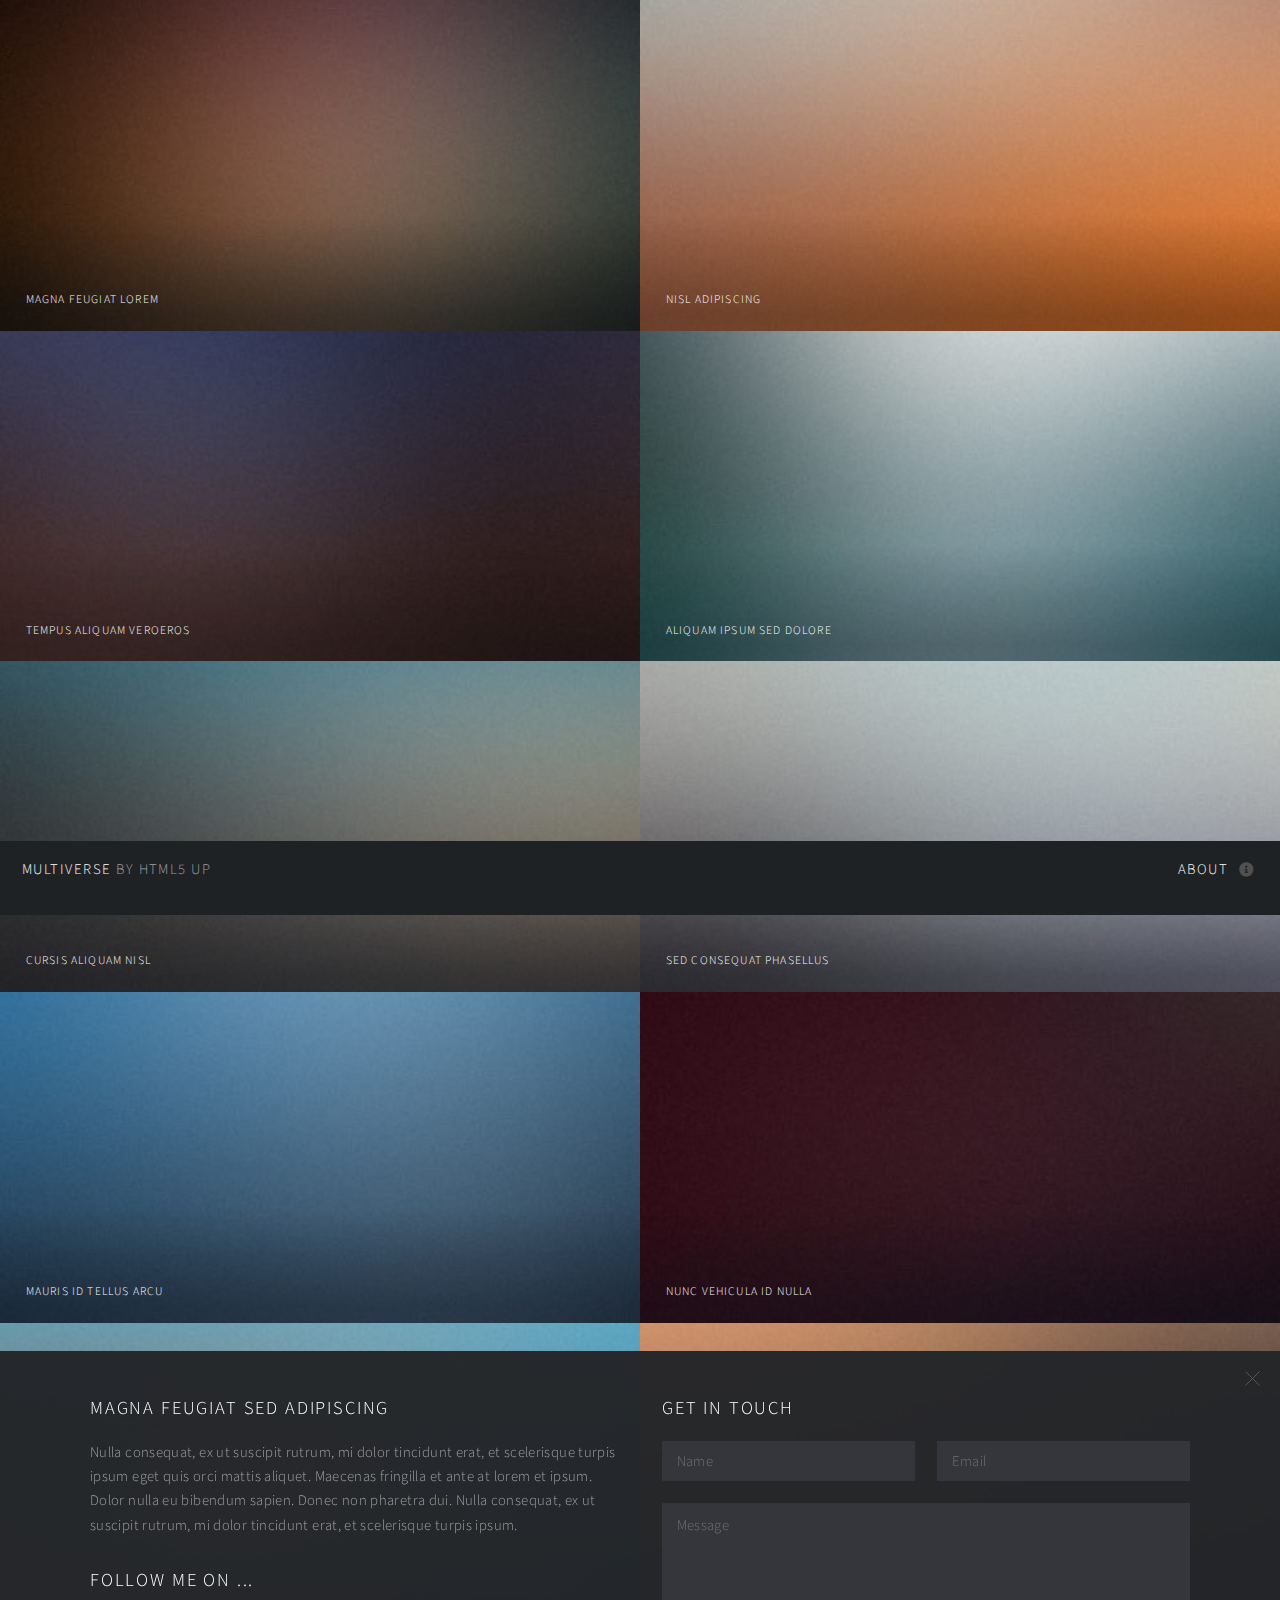
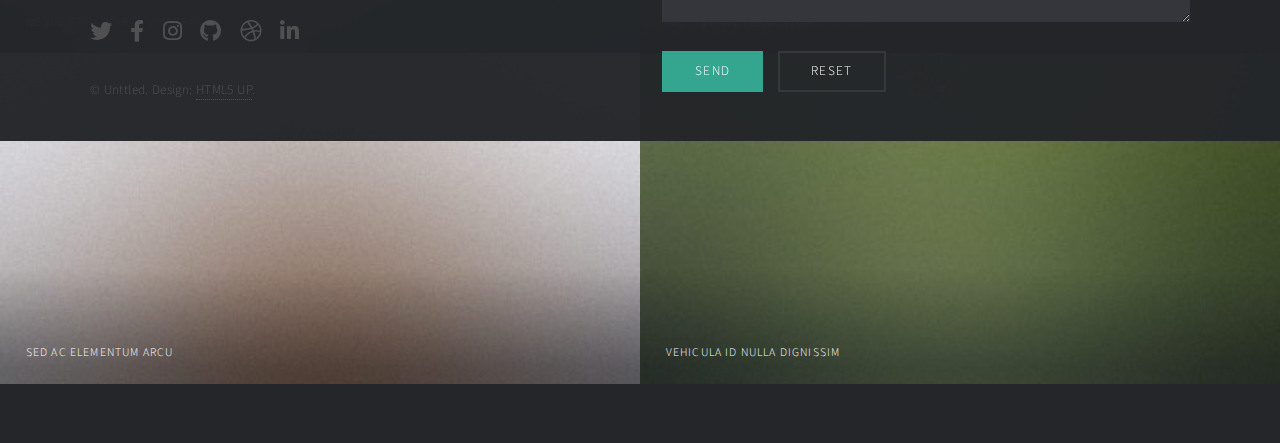
==== firedesign/index.html @ abcf7c2d "改資料夾名稱" ====
<!DOCTYPE HTML>
<!--
	Multiverse by HTML5 UP
	html5up.net | @ajlkn
	Free for personal and commercial use under the CCA 3.0 license (html5up.net/license)
-->
<html>
	<head>
		<title>Multiverse by HTML5 UP</title>
		<meta charset="utf-8" />
		<meta name="viewport" content="width=device-width, initial-scale=1, user-scalable=no" />
		<link rel="stylesheet" href="assets/css/main.css" />
		<noscript><link rel="stylesheet" href="assets/css/noscript.css" /></noscript>
	</head>
	<body class="is-preload">

		<!-- Wrapper -->
			<div id="wrapper">

				<!-- Header -->
					<header id="header">
						<h1><a href="index.html"><strong>Multiverse</strong> by HTML5 UP</a></h1>
						<nav>
							<ul>
								<li><a href="#footer" class="icon solid fa-info-circle">About</a></li>
							</ul>
						</nav>
					</header>

				<!-- Main -->
					<div id="main">
						<article class="thumb">
							<a href="images/fulls/01.jpg" class="image"><img src="images/thumbs/01.jpg" alt="" /></a>
							<h2>Magna feugiat lorem</h2>
							<p>Nunc blandit nisi ligula magna sodales lectus elementum non. Integer id venenatis velit.</p>
						</article>
						<article class="thumb">
							<a href="images/fulls/02.jpg" class="image"><img src="images/thumbs/02.jpg" alt="" /></a>
							<h2>Nisl adipiscing</h2>
							<p>Nunc blandit nisi ligula magna sodales lectus elementum non. Integer id venenatis velit.</p>
						</article>
						<article class="thumb">
							<a href="images/fulls/03.jpg" class="image"><img src="images/thumbs/03.jpg" alt="" /></a>
							<h2>Tempus aliquam veroeros</h2>
							<p>Nunc blandit nisi ligula magna sodales lectus elementum non. Integer id venenatis velit.</p>
						</article>
						<article class="thumb">
							<a href="images/fulls/04.jpg" class="image"><img src="images/thumbs/04.jpg" alt="" /></a>
							<h2>Aliquam ipsum sed dolore</h2>
							<p>Nunc blandit nisi ligula magna sodales lectus elementum non. Integer id venenatis velit.</p>
						</article>
						<article class="thumb">
							<a href="images/fulls/05.jpg" class="image"><img src="images/thumbs/05.jpg" alt="" /></a>
							<h2>Cursis aliquam nisl</h2>
							<p>Nunc blandit nisi ligula magna sodales lectus elementum non. Integer id venenatis velit.</p>
						</article>
						<article class="thumb">
							<a href="images/fulls/06.jpg" class="image"><img src="images/thumbs/06.jpg" alt="" /></a>
							<h2>Sed consequat phasellus</h2>
							<p>Nunc blandit nisi ligula magna sodales lectus elementum non. Integer id venenatis velit.</p>
						</article>
						<article class="thumb">
							<a href="images/fulls/07.jpg" class="image"><img src="images/thumbs/07.jpg" alt="" /></a>
							<h2>Mauris id tellus arcu</h2>
							<p>Nunc blandit nisi ligula magna sodales lectus elementum non. Integer id venenatis velit.</p>
						</article>
						<article class="thumb">
							<a href="images/fulls/08.jpg" class="image"><img src="images/thumbs/08.jpg" alt="" /></a>
							<h2>Nunc vehicula id nulla</h2>
							<p>Nunc blandit nisi ligula magna sodales lectus elementum non. Integer id venenatis velit.</p>
						</article>
						<article class="thumb">
							<a href="images/fulls/09.jpg" class="image"><img src="images/thumbs/09.jpg" alt="" /></a>
							<h2>Neque et faucibus viverra</h2>
							<p>Nunc blandit nisi ligula magna sodales lectus elementum non. Integer id venenatis velit.</p>
						</article>
						<article class="thumb">
							<a href="images/fulls/10.jpg" class="image"><img src="images/thumbs/10.jpg" alt="" /></a>
							<h2>Mattis ante fermentum</h2>
							<p>Nunc blandit nisi ligula magna sodales lectus elementum non. Integer id venenatis velit.</p>
						</article>
						<article class="thumb">
							<a href="images/fulls/11.jpg" class="image"><img src="images/thumbs/11.jpg" alt="" /></a>
							<h2>Sed ac elementum arcu</h2>
							<p>Nunc blandit nisi ligula magna sodales lectus elementum non. Integer id venenatis velit.</p>
						</article>
						<article class="thumb">
							<a href="images/fulls/12.jpg" class="image"><img src="images/thumbs/12.jpg" alt="" /></a>
							<h2>Vehicula id nulla dignissim</h2>
							<p>Nunc blandit nisi ligula magna sodales lectus elementum non. Integer id venenatis velit.</p>
						</article>
					</div>

				<!-- Footer -->
					<footer id="footer" class="panel">
						<div class="inner split">
							<div>
								<section>
									<h2>Magna feugiat sed adipiscing</h2>
									<p>Nulla consequat, ex ut suscipit rutrum, mi dolor tincidunt erat, et scelerisque turpis ipsum eget quis orci mattis aliquet. Maecenas fringilla et ante at lorem et ipsum. Dolor nulla eu bibendum sapien. Donec non pharetra dui. Nulla consequat, ex ut suscipit rutrum, mi dolor tincidunt erat, et scelerisque turpis ipsum.</p>
								</section>
								<section>
									<h2>Follow me on ...</h2>
									<ul class="icons">
										<li><a href="#" class="icon brands fa-twitter"><span class="label">Twitter</span></a></li>
										<li><a href="#" class="icon brands fa-facebook-f"><span class="label">Facebook</span></a></li>
										<li><a href="#" class="icon brands fa-instagram"><span class="label">Instagram</span></a></li>
										<li><a href="#" class="icon brands fa-github"><span class="label">GitHub</span></a></li>
										<li><a href="#" class="icon brands fa-dribbble"><span class="label">Dribbble</span></a></li>
										<li><a href="#" class="icon brands fa-linkedin-in"><span class="label">LinkedIn</span></a></li>
									</ul>
								</section>
								<p class="copyright">
									&copy; Unttled. Design: <a href="http://html5up.net">HTML5 UP</a>.
								</p>
							</div>
							<div>
								<section>
									<h2>Get in touch</h2>
									<form method="post" action="#">
										<div class="fields">
											<div class="field half">
												<input type="text" name="name" id="name" placeholder="Name" />
											</div>
											<div class="field half">
												<input type="text" name="email" id="email" placeholder="Email" />
											</div>
											<div class="field">
												<textarea name="message" id="message" rows="4" placeholder="Message"></textarea>
											</div>
										</div>
										<ul class="actions">
											<li><input type="submit" value="Send" class="primary" /></li>
											<li><input type="reset" value="Reset" /></li>
										</ul>
									</form>
								</section>
							</div>
						</div>
					</footer>

			</div>

		<!-- Scripts -->
			<script src="assets/js/jquery.min.js"></script>
			<script src="assets/js/jquery.poptrox.min.js"></script>
			<script src="assets/js/browser.min.js"></script>
			<script src="assets/js/breakpoints.min.js"></script>
			<script src="assets/js/util.js"></script>
			<script src="assets/js/main.js"></script>

	</body>
</html>
---- firedesign/assets/css/main.css ----
@import url(fontawesome-all.min.css);
@import url("https://fonts.googleapis.com/css?family=Source+Sans+Pro:300,300italic,400,400italic");

/*
	Multiverse by HTML5 UP
	html5up.net | @ajlkn
	Free for personal and commercial use under the CCA 3.0 license (html5up.net/license)
*/

@-moz-keyframes spinner {
	0% {
		-moz-transform: rotate(0deg);
		-webkit-transform: rotate(0deg);
		-ms-transform: rotate(0deg);
		transform: rotate(0deg);
	}

	100% {
		-moz-transform: rotate(359deg);
		-webkit-transform: rotate(359deg);
		-ms-transform: rotate(359deg);
		transform: rotate(359deg);
	}
}

@-webkit-keyframes spinner {
	0% {
		-moz-transform: rotate(0deg);
		-webkit-transform: rotate(0deg);
		-ms-transform: rotate(0deg);
		transform: rotate(0deg);
	}

	100% {
		-moz-transform: rotate(359deg);
		-webkit-transform: rotate(359deg);
		-ms-transform: rotate(359deg);
		transform: rotate(359deg);
	}
}

@-ms-keyframes spinner {
	0% {
		-moz-transform: rotate(0deg);
		-webkit-transform: rotate(0deg);
		-ms-transform: rotate(0deg);
		transform: rotate(0deg);
	}

	100% {
		-moz-transform: rotate(359deg);
		-webkit-transform: rotate(359deg);
		-ms-transform: rotate(359deg);
		transform: rotate(359deg);
	}
}

@keyframes spinner {
	0% {
		-moz-transform: rotate(0deg);
		-webkit-transform: rotate(0deg);
		-ms-transform: rotate(0deg);
		transform: rotate(0deg);
	}

	100% {
		-moz-transform: rotate(359deg);
		-webkit-transform: rotate(359deg);
		-ms-transform: rotate(359deg);
		transform: rotate(359deg);
	}
}

html, body, div, span, applet, object,
iframe, h1, h2, h3, h4, h5, h6, p, blockquote,
pre, a, abbr, acronym, address, big, cite,
code, del, dfn, em, img, ins, kbd, q, s, samp,
small, strike, strong, sub, sup, tt, var, b,
u, i, center, dl, dt, dd, ol, ul, li, fieldset,
form, label, legend, table, caption, tbody,
tfoot, thead, tr, th, td, article, aside,
canvas, details, embed, figure, figcaption,
footer, header, hgroup, menu, nav, output, ruby,
section, summary, time, mark, audio, video {
	margin: 0;
	padding: 0;
	border: 0;
	font-size: 100%;
	font: inherit;
	vertical-align: baseline;}

article, aside, details, figcaption, figure,
footer, header, hgroup, menu, nav, section {
	display: block;}

body {
	line-height: 1;
}

ol, ul {
	list-style: none;
}

blockquote, q {
	quotes: none;
}

	blockquote:before, blockquote:after, q:before, q:after {
		content: '';
		content: none;
	}

table {
	border-collapse: collapse;
	border-spacing: 0;
}

body {
	-webkit-text-size-adjust: none;
}

mark {
	background-color: transparent;
	color: inherit;
}

input::-moz-focus-inner {
	border: 0;
	padding: 0;
}

input, select, textarea {
	-moz-appearance: none;
	-webkit-appearance: none;
	-ms-appearance: none;
	appearance: none;
}

/* Basic */

	@-ms-viewport {
		width: device-width;
	}

	body {
		-ms-overflow-style: scrollbar;
	}

	@media screen and (max-width: 480px) {

		html, body {
			min-width: 320px;
		}

	}

	html {
		box-sizing: border-box;
	}

	*, *:before, *:after {
		box-sizing: inherit;
	}

	body {
		background: #242629;
	}

		body.is-preload *, body.is-preload *:before, body.is-preload *:after {
			-moz-animation: none !important;
			-webkit-animation: none !important;
			-ms-animation: none !important;
			animation: none !important;
			-moz-transition: none !important;
			-webkit-transition: none !important;
			-ms-transition: none !important;
			transition: none !important;
		}

		body.is-resizing *, body.is-resizing *:before, body.is-resizing *:after {
			-moz-animation: none !important;
			-webkit-animation: none !important;
			-ms-animation: none !important;
			animation: none !important;
			-moz-transition: none !important;
			-webkit-transition: none !important;
			-ms-transition: none !important;
			transition: none !important;
		}

/* Type */

	body, input, select, textarea {
		color: #a0a0a1;
		font-family: "Source Sans Pro", Helvetica, sans-serif;
		font-size: 15pt;
		font-weight: 300;
		letter-spacing: 0.025em;
		line-height: 1.65;
	}

		@media screen and (max-width: 1680px) {

			body, input, select, textarea {
				font-size: 11pt;
			}

		}

	a {
		-moz-transition: color 0.2s ease-in-out, border-bottom-color 0.2s ease-in-out;
		-webkit-transition: color 0.2s ease-in-out, border-bottom-color 0.2s ease-in-out;
		-ms-transition: color 0.2s ease-in-out, border-bottom-color 0.2s ease-in-out;
		transition: color 0.2s ease-in-out, border-bottom-color 0.2s ease-in-out;
		border-bottom: dotted 1px;
		color: #34a58e;
		text-decoration: none;
	}

		a:hover {
			border-bottom-color: transparent;
			color: #34a58e !important;
		}

	strong, b {
		color: #ffffff;
		font-weight: 300;
	}

	em, i {
		font-style: italic;
	}

	p {
		margin: 0 0 2em 0;
	}

	h1, h2, h3, h4, h5, h6 {
		color: #ffffff;
		font-weight: 300;
		letter-spacing: 0.1em;
		line-height: 1.5;
		margin: 0 0 1em 0;
		text-transform: uppercase;
	}

		h1 a, h2 a, h3 a, h4 a, h5 a, h6 a {
			color: inherit;
			text-decoration: none;
		}

	h1 {
		font-size: 2em;
	}

	h2 {
		font-size: 1.25em;
	}

	h3 {
		font-size: 1.1em;
	}

	h4 {
		font-size: 1em;
	}

	h5 {
		font-size: 0.9em;
	}

	h6 {
		font-size: 0.7em;
	}

	@media screen and (max-width: 736px) {

		h2 {
			font-size: 1em;
		}

		h3 {
			font-size: 0.9em;
		}

		h4 {
			font-size: 0.8em;
		}

		h5 {
			font-size: 0.7em;
		}

		h6 {
			font-size: 0.7em;
		}

	}

	sub {
		font-size: 0.8em;
		position: relative;
		top: 0.5em;
	}

	sup {
		font-size: 0.8em;
		position: relative;
		top: -0.5em;
	}

	blockquote {
		border-left: 4px #36383c;
		font-style: italic;
		margin: 0 0 2em 0;
		padding: 0.5em 0 0.5em 2em;
	}

	code {
		background: #34363b;
		border: solid 1px #36383c;
		font-family: "Courier New", monospace;
		font-size: 0.9em;
		margin: 0 0.25em;
		padding: 0.25em 0.65em;
	}

	pre {
		-webkit-overflow-scrolling: touch;
		font-family: "Courier New", monospace;
		font-size: 0.9em;
		margin: 0 0 2em 0;
	}

		pre code {
			display: block;
			line-height: 1.75;
			padding: 1em 1.5em;
			overflow-x: auto;
		}

	hr {
		border: 0;
		border-bottom: solid 1px #36383c;
		margin: 2em 0;
	}

		hr.major {
			margin: 3em 0;
		}

	.align-left {
		text-align: left;
	}

	.align-center {
		text-align: center;
	}

	.align-right {
		text-align: right;
	}

/* Button */

	input[type="submit"],
	input[type="reset"],
	input[type="button"],
	button,
	.button {
		-moz-appearance: none;
		-webkit-appearance: none;
		-ms-appearance: none;
		appearance: none;
		-moz-transition: background-color 0.2s ease-in-out, box-shadow 0.2s ease-in-out, color 0.2s ease-in-out;
		-webkit-transition: background-color 0.2s ease-in-out, box-shadow 0.2s ease-in-out, color 0.2s ease-in-out;
		-ms-transition: background-color 0.2s ease-in-out, box-shadow 0.2s ease-in-out, color 0.2s ease-in-out;
		transition: background-color 0.2s ease-in-out, box-shadow 0.2s ease-in-out, color 0.2s ease-in-out;
		background-color: transparent;
		border: 0;
		border-radius: 0;
		box-shadow: inset 0 0 0 2px #36383c;
		color: #ffffff !important;
		cursor: pointer;
		display: inline-block;
		font-size: 0.9em;
		font-weight: 300;
		height: 3.05556em;
		letter-spacing: 0.1em;
		line-height: 3.05556em;
		padding: 0 2.5em;
		text-align: center;
		text-decoration: none;
		text-transform: uppercase;
		white-space: nowrap;
	}

		input[type="submit"]:hover,
		input[type="reset"]:hover,
		input[type="button"]:hover,
		button:hover,
		.button:hover {
			box-shadow: inset 0 0 0 2px #34a58e;
			color: #34a58e !important;
		}

			input[type="submit"]:hover:active,
			input[type="reset"]:hover:active,
			input[type="button"]:hover:active,
			button:hover:active,
			.button:hover:active {
				background-color: rgba(52, 165, 142, 0.15);
				color: #34a58e !important;
			}

		input[type="submit"].icon,
		input[type="reset"].icon,
		input[type="button"].icon,
		button.icon,
		.button.icon {
			padding-left: 1.35em;
		}

			input[type="submit"].icon:before,
			input[type="reset"].icon:before,
			input[type="button"].icon:before,
			button.icon:before,
			.button.icon:before {
				margin-right: 0.5em;
			}

		input[type="submit"].fit,
		input[type="reset"].fit,
		input[type="button"].fit,
		button.fit,
		.button.fit {
			width: 100%;
		}

		input[type="submit"].small,
		input[type="reset"].small,
		input[type="button"].small,
		button.small,
		.button.small {
			font-size: 0.8em;
		}

		input[type="submit"].large,
		input[type="reset"].large,
		input[type="button"].large,
		button.large,
		.button.large {
			font-size: 1.35em;
		}

		input[type="submit"].primary,
		input[type="reset"].primary,
		input[type="button"].primary,
		button.primary,
		.button.primary {
			background-color: #34a58e;
			box-shadow: none;
		}

			input[type="submit"].primary:hover,
			input[type="reset"].primary:hover,
			input[type="button"].primary:hover,
			button.primary:hover,
			.button.primary:hover {
				background-color: #47c5ab;
				color: #ffffff !important;
			}

				input[type="submit"].primary:hover:active,
				input[type="reset"].primary:hover:active,
				input[type="button"].primary:hover:active,
				button.primary:hover:active,
				.button.primary:hover:active {
					background-color: #287e6d;
				}

		input[type="submit"].disabled, input[type="submit"]:disabled,
		input[type="reset"].disabled,
		input[type="reset"]:disabled,
		input[type="button"].disabled,
		input[type="button"]:disabled,
		button.disabled,
		button:disabled,
		.button.disabled,
		.button:disabled {
			pointer-events: none;
			opacity: 0.35;
		}

/* Form */

	form {
		margin: 0 0 2em 0;
	}

		form > :last-child {
			margin-bottom: 0;
		}

		form > .fields {
			display: -moz-flex;
			display: -webkit-flex;
			display: -ms-flex;
			display: flex;
			-moz-flex-wrap: wrap;
			-webkit-flex-wrap: wrap;
			-ms-flex-wrap: wrap;
			flex-wrap: wrap;
			width: calc(100% + 3em);
			margin: -1.5em 0 2em -1.5em;
		}

			form > .fields > .field {
				-moz-flex-grow: 0;
				-webkit-flex-grow: 0;
				-ms-flex-grow: 0;
				flex-grow: 0;
				-moz-flex-shrink: 0;
				-webkit-flex-shrink: 0;
				-ms-flex-shrink: 0;
				flex-shrink: 0;
				padding: 1.5em 0 0 1.5em;
				width: calc(100% - 1.5em);
			}

				form > .fields > .field.half {
					width: calc(50% - 0.75em);
				}

				form > .fields > .field.third {
					width: calc(100%/3 - 0.5em);
				}

				form > .fields > .field.quarter {
					width: calc(25% - 0.375em);
				}

		@media screen and (max-width: 736px) {

			form > .fields {
				width: calc(100% + 3em);
				margin: -1.5em 0 2em -1.5em;
			}

				form > .fields > .field {
					padding: 1.5em 0 0 1.5em;
					width: calc(100% - 1.5em);
				}

					form > .fields > .field.half {
						width: calc(100% - 1.5em);
					}

					form > .fields > .field.third {
						width: calc(100% - 1.5em);
					}

					form > .fields > .field.quarter {
						width: calc(100% - 1.5em);
					}

		}

	label {
		color: #ffffff;
		display: block;
		font-size: 0.9em;
		font-weight: 300;
		margin: 0 0 1em 0;
	}

	input[type="text"],
	input[type="password"],
	input[type="email"],
	input[type="tel"],
	input[type="search"],
	input[type="url"],
	select,
	textarea {
		-moz-appearance: none;
		-webkit-appearance: none;
		-ms-appearance: none;
		appearance: none;
		background: #34363b;
		border: 0;
		border-radius: 0;
		color: #a0a0a1;
		display: block;
		outline: 0;
		padding: 0 1em;
		text-decoration: none;
		width: 100%;
	}

		input[type="text"]:invalid,
		input[type="password"]:invalid,
		input[type="email"]:invalid,
		input[type="tel"]:invalid,
		input[type="search"]:invalid,
		input[type="url"]:invalid,
		select:invalid,
		textarea:invalid {
			box-shadow: none;
		}

		input[type="text"]:focus,
		input[type="password"]:focus,
		input[type="email"]:focus,
		input[type="tel"]:focus,
		input[type="search"]:focus,
		input[type="url"]:focus,
		select:focus,
		textarea:focus {
			box-shadow: inset 0 0 0 2px #34a58e;
		}

	select {
		background-image: url("data:image/svg+xml;charset=utf8,%3Csvg xmlns='http://www.w3.org/2000/svg' width='40' height='40' preserveAspectRatio='none' viewBox='0 0 40 40'%3E%3Cpath d='M9.4,12.3l10.4,10.4l10.4-10.4c0.2-0.2,0.5-0.4,0.9-0.4c0.3,0,0.6,0.1,0.9,0.4l3.3,3.3c0.2,0.2,0.4,0.5,0.4,0.9 c0,0.4-0.1,0.6-0.4,0.9L20.7,31.9c-0.2,0.2-0.5,0.4-0.9,0.4c-0.3,0-0.6-0.1-0.9-0.4L4.3,17.3c-0.2-0.2-0.4-0.5-0.4-0.9 c0-0.4,0.1-0.6,0.4-0.9l3.3-3.3c0.2-0.2,0.5-0.4,0.9-0.4S9.1,12.1,9.4,12.3z' fill='%2336383c' /%3E%3C/svg%3E");
		background-size: 1.25rem;
		background-repeat: no-repeat;
		background-position: calc(100% - 1rem) center;
		height: 2.75em;
		padding-right: 2.75em;
		text-overflow: ellipsis;
	}

		select option {
			color: #ffffff;
			background: #242629;
		}

		select:focus::-ms-value {
			background-color: transparent;
		}

		select::-ms-expand {
			display: none;
		}

	input[type="text"],
	input[type="password"],
	input[type="email"],
	input[type="tel"],
	input[type="search"],
	input[type="url"],
	select {
		height: 2.75em;
	}

	textarea {
		padding: 0.75em 1em;
	}

	input[type="checkbox"],
	input[type="radio"] {
		-moz-appearance: none;
		-webkit-appearance: none;
		-ms-appearance: none;
		appearance: none;
		display: block;
		float: left;
		margin-right: -2em;
		opacity: 0;
		width: 1em;
		z-index: -1;
	}

		input[type="checkbox"] + label,
		input[type="radio"] + label {
			text-decoration: none;
			color: #a0a0a1;
			cursor: pointer;
			display: inline-block;
			font-size: 1em;
			font-weight: 300;
			padding-left: 2.4em;
			padding-right: 0.75em;
			position: relative;
		}

			input[type="checkbox"] + label:before,
			input[type="radio"] + label:before {
				-moz-osx-font-smoothing: grayscale;
				-webkit-font-smoothing: antialiased;
				display: inline-block;
				font-style: normal;
				font-variant: normal;
				text-rendering: auto;
				line-height: 1;
				text-transform: none !important;
				font-family: 'Font Awesome 5 Free';
				font-weight: 900;
			}

			input[type="checkbox"] + label:before,
			input[type="radio"] + label:before {
				background: #34363b;
				content: '';
				display: inline-block;
				font-size: 0.8em;
				height: 2.0625em;
				left: 0;
				line-height: 2.0625em;
				position: absolute;
				text-align: center;
				top: 0;
				width: 2.0625em;
			}

		input[type="checkbox"]:checked + label:before,
		input[type="radio"]:checked + label:before {
			background: #34a58e;
			border-color: #34a58e;
			color: #ffffff;
			content: '\f00c';
		}

		input[type="checkbox"]:focus + label:before,
		input[type="radio"]:focus + label:before {
			box-shadow: 0 0 0 2px #34a58e;
		}

	input[type="radio"] + label:before {
		border-radius: 100%;
	}

	::-webkit-input-placeholder {
		color: #707071 !important;
		opacity: 1.0;
	}

	:-moz-placeholder {
		color: #707071 !important;
		opacity: 1.0;
	}

	::-moz-placeholder {
		color: #707071 !important;
		opacity: 1.0;
	}

	:-ms-input-placeholder {
		color: #707071 !important;
		opacity: 1.0;
	}

/* Icon */

	.icon {
		text-decoration: none;
		border-bottom: none;
		position: relative;
	}

		.icon:before {
			-moz-osx-font-smoothing: grayscale;
			-webkit-font-smoothing: antialiased;
			display: inline-block;
			font-style: normal;
			font-variant: normal;
			text-rendering: auto;
			line-height: 1;
			text-transform: none !important;
			font-family: 'Font Awesome 5 Free';
			font-weight: 400;
		}

		.icon > .label {
			display: none;
		}

		.icon:before {
			line-height: inherit;
		}

		.icon.solid:before {
			font-weight: 900;
		}

		.icon.brands:before {
			font-family: 'Font Awesome 5 Brands';
		}

/* List */

	ol {
		list-style: decimal;
		margin: 0 0 2em 0;
		padding-left: 1.25em;
	}

		ol li {
			padding-left: 0.25em;
		}

	ul {
		list-style: disc;
		margin: 0 0 2em 0;
		padding-left: 1em;
	}

		ul li {
			padding-left: 0.5em;
		}

		ul.alt {
			list-style: none;
			padding-left: 0;
		}

			ul.alt li {
				border-top: solid 1px #36383c;
				padding: 0.5em 0;
			}

				ul.alt li:first-child {
					border-top: 0;
					padding-top: 0;
				}

	dl {
		margin: 0 0 2em 0;
	}

		dl dt {
			display: block;
			font-weight: 300;
			margin: 0 0 1em 0;
		}

		dl dd {
			margin-left: 2em;
		}

/* Actions */

	ul.actions {
		display: -moz-flex;
		display: -webkit-flex;
		display: -ms-flex;
		display: flex;
		cursor: default;
		list-style: none;
		margin-left: -1em;
		padding-left: 0;
	}

		ul.actions li {
			padding: 0 0 0 1em;
			vertical-align: middle;
		}

		ul.actions.special {
			-moz-justify-content: center;
			-webkit-justify-content: center;
			-ms-justify-content: center;
			justify-content: center;
			width: 100%;
			margin-left: 0;
		}

			ul.actions.special li:first-child {
				padding-left: 0;
			}

		ul.actions.stacked {
			-moz-flex-direction: column;
			-webkit-flex-direction: column;
			-ms-flex-direction: column;
			flex-direction: column;
			margin-left: 0;
		}

			ul.actions.stacked li {
				padding: 1.3em 0 0 0;
			}

				ul.actions.stacked li:first-child {
					padding-top: 0;
				}

		ul.actions.fit {
			width: calc(100% + 1em);
		}

			ul.actions.fit li {
				-moz-flex-grow: 1;
				-webkit-flex-grow: 1;
				-ms-flex-grow: 1;
				flex-grow: 1;
				-moz-flex-shrink: 1;
				-webkit-flex-shrink: 1;
				-ms-flex-shrink: 1;
				flex-shrink: 1;
				width: 100%;
			}

				ul.actions.fit li > * {
					width: 100%;
				}

			ul.actions.fit.stacked {
				width: 100%;
			}

		@media screen and (max-width: 480px) {

			ul.actions:not(.fixed) {
				-moz-flex-direction: column;
				-webkit-flex-direction: column;
				-ms-flex-direction: column;
				flex-direction: column;
				margin-left: 0;
				width: 100% !important;
			}

				ul.actions:not(.fixed) li {
					-moz-flex-grow: 1;
					-webkit-flex-grow: 1;
					-ms-flex-grow: 1;
					flex-grow: 1;
					-moz-flex-shrink: 1;
					-webkit-flex-shrink: 1;
					-ms-flex-shrink: 1;
					flex-shrink: 1;
					padding: 1em 0 0 0;
					text-align: center;
					width: 100%;
				}

					ul.actions:not(.fixed) li > * {
						width: 100%;
					}

					ul.actions:not(.fixed) li:first-child {
						padding-top: 0;
					}

					ul.actions:not(.fixed) li input[type="submit"],
					ul.actions:not(.fixed) li input[type="reset"],
					ul.actions:not(.fixed) li input[type="button"],
					ul.actions:not(.fixed) li button,
					ul.actions:not(.fixed) li .button {
						width: 100%;
					}

						ul.actions:not(.fixed) li input[type="submit"].icon:before,
						ul.actions:not(.fixed) li input[type="reset"].icon:before,
						ul.actions:not(.fixed) li input[type="button"].icon:before,
						ul.actions:not(.fixed) li button.icon:before,
						ul.actions:not(.fixed) li .button.icon:before {
							margin-left: -0.5rem;
						}

		}

/* Icons */

	ul.icons {
		cursor: default;
		list-style: none;
		padding-left: 0;
	}

		ul.icons li {
			display: inline-block;
			padding: 0 1em 0 0;
		}

			ul.icons li:last-child {
				padding-right: 0;
			}

			ul.icons li .icon {
				color: #505051;
			}

				ul.icons li .icon:before {
					font-size: 1.5em;
				}

/* Table */

	.table-wrapper {
		-webkit-overflow-scrolling: touch;
		overflow-x: auto;
	}

	table {
		margin: 0 0 2em 0;
		width: 100%;
	}

		table tbody tr {
			border: solid 1px #36383c;
			border-left: 0;
			border-right: 0;
		}

			table tbody tr:nth-child(2n + 1) {
				background-color: #34363b;
			}

		table td {
			padding: 0.75em 0.75em;
		}

		table th {
			color: #ffffff;
			font-size: 0.9em;
			font-weight: 300;
			padding: 0 0.75em 0.75em 0.75em;
			text-align: left;
		}

		table thead {
			border-bottom: solid 2px #36383c;
		}

		table tfoot {
			border-top: solid 2px #36383c;
		}

		table.alt {
			border-collapse: separate;
		}

			table.alt tbody tr td {
				border: solid 1px #36383c;
				border-left-width: 0;
				border-top-width: 0;
			}

				table.alt tbody tr td:first-child {
					border-left-width: 1px;
				}

			table.alt tbody tr:first-child td {
				border-top-width: 1px;
			}

			table.alt thead {
				border-bottom: 0;
			}

			table.alt tfoot {
				border-top: 0;
			}

/* Panel */

	.panel {
		padding: 4em 4em 2em 4em ;
		-moz-transform: translateY(100vh);
		-webkit-transform: translateY(100vh);
		-ms-transform: translateY(100vh);
		transform: translateY(100vh);
		-moz-transition: -moz-transform 0.5s ease;
		-webkit-transition: -webkit-transform 0.5s ease;
		-ms-transition: -ms-transform 0.5s ease;
		transition: transform 0.5s ease;
		-webkit-overflow-scrolling: touch;
		background: rgba(36, 38, 41, 0.975);
		bottom: 4em;
		left: 0;
		max-height: calc(80vh - 4em);
		overflow-y: auto;
		position: fixed;
		width: 100%;
		z-index: 10001;
	}

		.panel.active {
			-moz-transform: translateY(1px);
			-webkit-transform: translateY(1px);
			-ms-transform: translateY(1px);
			transform: translateY(1px);
		}

		.panel > .inner {
			margin: 0 auto;
			max-width: 100%;
			width: 75em;
		}

			.panel > .inner.split {
				display: -moz-flex;
				display: -webkit-flex;
				display: -ms-flex;
				display: flex;
			}

				.panel > .inner.split > div {
					margin-left: 4em;
					width: 50%;
				}

				.panel > .inner.split > :first-child {
					margin-left: 0;
				}

		.panel > .closer {
			-moz-transition: opacity 0.2s ease-in-out;
			-webkit-transition: opacity 0.2s ease-in-out;
			-ms-transition: opacity 0.2s ease-in-out;
			transition: opacity 0.2s ease-in-out;
			background-image: url("images/close.svg");
			background-position: center;
			background-repeat: no-repeat;
			background-size: 3em;
			cursor: pointer;
			height: 5em;
			opacity: 0.25;
			position: absolute;
			right: 0;
			top: 0;
			width: 5em;
			z-index: 2;
		}

			.panel > .closer:hover {
				opacity: 1.0;
			}

		@media screen and (max-width: 1280px) {

			.panel {
				padding: 3em 3em 1em 3em ;
			}

				.panel > .inner.split > div {
					margin-left: 3em;
				}

				.panel > .closer {
					background-size: 2.5em;
					background-position: 75% 25%;
				}

		}

		@media screen and (max-width: 980px) {

			.panel > .inner.split {
				-moz-flex-direction: column;
				-webkit-flex-direction: column;
				-ms-flex-direction: column;
				flex-direction: column;
			}

				.panel > .inner.split > div {
					margin-left: 0;
					width: 100%;
				}

		}

		@media screen and (max-width: 736px) {

			.panel {
				-moz-transform: translateY(-100vh);
				-webkit-transform: translateY(-100vh);
				-ms-transform: translateY(-100vh);
				transform: translateY(-100vh);
				padding: 4em 2em 2em 2em ;
				bottom: auto;
				top: calc(4em - 1px);
			}

				.panel.active {
					-moz-transform: translateY(0);
					-webkit-transform: translateY(0);
					-ms-transform: translateY(0);
					transform: translateY(0);
				}

		}

/* Poptrox Popup */

	.poptrox-overlay {
		-webkit-tap-highlight-color: rgba(255, 255, 255, 0);
	}

	.poptrox-popup {
		background: rgba(31, 34, 36, 0.925);
		box-shadow: 0 1em 3em 0.5em rgba(0, 0, 0, 0.25);
		cursor: default;
	}

		.poptrox-popup:before {
			-moz-transition: opacity 0.2s ease-in-out;
			-webkit-transition: opacity 0.2s ease-in-out;
			-ms-transition: opacity 0.2s ease-in-out;
			transition: opacity 0.2s ease-in-out;
			background-image: -moz-linear-gradient(to left, rgba(31,34,36,0.35), rgba(31,34,36,0) 10em, rgba(31,34,36,0)), -moz-linear-gradient(to right, rgba(31,34,36,0.35), rgba(31,34,36,0) 10em, rgba(31,34,36,0));
			background-image: -webkit-linear-gradient(to left, rgba(31,34,36,0.35), rgba(31,34,36,0) 10em, rgba(31,34,36,0)), -webkit-linear-gradient(to right, rgba(31,34,36,0.35), rgba(31,34,36,0) 10em, rgba(31,34,36,0));
			background-image: -ms-linear-gradient(to left, rgba(31,34,36,0.35), rgba(31,34,36,0) 10em, rgba(31,34,36,0)), -ms-linear-gradient(to right, rgba(31,34,36,0.35), rgba(31,34,36,0) 10em, rgba(31,34,36,0));
			background-image: linear-gradient(to left, rgba(31,34,36,0.35), rgba(31,34,36,0) 10em, rgba(31,34,36,0)), linear-gradient(to right, rgba(31,34,36,0.35), rgba(31,34,36,0) 10em, rgba(31,34,36,0));
			content: '';
			display: block;
			height: 100%;
			left: 0;
			position: absolute;
			top: 0;
			width: 100%;
			z-index: 1;
			opacity: 1;
		}

		.poptrox-popup .closer {
			-moz-transition: opacity 0.2s ease-in-out;
			-webkit-transition: opacity 0.2s ease-in-out;
			-ms-transition: opacity 0.2s ease-in-out;
			transition: opacity 0.2s ease-in-out;
			background-image: url("images/close.svg");
			background-position: center;
			background-repeat: no-repeat;
			background-size: 3em;
			height: 5em;
			opacity: 0;
			position: absolute;
			right: 0;
			top: 0;
			width: 5em;
			z-index: 2;
		}

		.poptrox-popup .nav-previous,
		.poptrox-popup .nav-next {
			-moz-transition: opacity 0.2s ease-in-out;
			-webkit-transition: opacity 0.2s ease-in-out;
			-ms-transition: opacity 0.2s ease-in-out;
			transition: opacity 0.2s ease-in-out;
			background-image: url("images/arrow.svg");
			background-position: center;
			background-repeat: no-repeat;
			background-size: 5em;
			cursor: pointer;
			height: 8em;
			margin-top: -4em;
			opacity: 0;
			position: absolute;
			top: 50%;
			width: 6em;
			z-index: 2;
		}

		.poptrox-popup .nav-previous {
			-moz-transform: scaleX(-1);
			-webkit-transform: scaleX(-1);
			-ms-transform: scaleX(-1);
			transform: scaleX(-1);
			left: 0;
		}

		.poptrox-popup .nav-next {
			right: 0;
		}

		.poptrox-popup .caption {
			padding: 2em 2em 0.1em 2em ;
			background-image: -moz-linear-gradient(to top, rgba(16,16,16,0.45) 25%, rgba(16,16,16,0) 100%);
			background-image: -webkit-linear-gradient(to top, rgba(16,16,16,0.45) 25%, rgba(16,16,16,0) 100%);
			background-image: -ms-linear-gradient(to top, rgba(16,16,16,0.45) 25%, rgba(16,16,16,0) 100%);
			background-image: linear-gradient(to top, rgba(16,16,16,0.45) 25%, rgba(16,16,16,0) 100%);
			bottom: 0;
			cursor: default;
			left: 0;
			position: absolute;
			text-align: left;
			width: 100%;
			z-index: 2;
		}

			.poptrox-popup .caption h2, .poptrox-popup .caption h3, .poptrox-popup .caption h4, .poptrox-popup .caption h5, .poptrox-popup .caption h6 {
				margin: 0 0 0.5em 0;
			}

			.poptrox-popup .caption p {
				color: #ffffff;
			}

		.poptrox-popup .loader {
			-moz-animation: spinner 1s infinite linear !important;
			-webkit-animation: spinner 1s infinite linear !important;
			-ms-animation: spinner 1s infinite linear !important;
			animation: spinner 1s infinite linear !important;
			background-image: url("images/spinner.svg");
			background-position: center;
			background-repeat: no-repeat;
			background-size: contain;
			display: block;
			font-size: 2em;
			height: 2em;
			left: 50%;
			line-height: 2em;
			margin: -1em 0 0 -1em;
			opacity: 0.25;
			position: absolute;
			text-align: center;
			top: 50%;
			width: 2em;
		}

		.poptrox-popup:hover .closer,
		.poptrox-popup:hover .nav-previous,
		.poptrox-popup:hover .nav-next {
			opacity: 0.5;
		}

			.poptrox-popup:hover .closer:hover,
			.poptrox-popup:hover .nav-previous:hover,
			.poptrox-popup:hover .nav-next:hover {
				opacity: 1.0;
			}

		.poptrox-popup.loading:before {
			opacity: 0;
		}

		body.touch .poptrox-popup .closer,
		body.touch .poptrox-popup .nav-previous,
		body.touch .poptrox-popup .nav-next {
			opacity: 1.0 !important;
		}

		@media screen and (max-width: 980px) {

			.poptrox-popup .closer {
				background-size: 3em;
			}

			.poptrox-popup .nav-previous,
			.poptrox-popup .nav-next {
				background-size: 4em;
			}

		}

		@media screen and (max-width: 736px) {

			.poptrox-popup:before {
				display: none;
			}

			.poptrox-popup .caption {
				display: none !important;
			}

			.poptrox-popup .closer,
			.poptrox-popup .nav-previous,
			.poptrox-popup .nav-next {
				display: none !important;
			}

		}

/* Wrapper */

	#wrapper {
		-moz-transition: -moz-filter 0.5s ease, -webkit-filter 0.5s ease, -ms-filter 0.5s ease, -moz-filter 0.5s ease;
		-webkit-transition: -moz-filter 0.5s ease, -webkit-filter 0.5s ease, -ms-filter 0.5s ease, -webkit-filter 0.5s ease;
		-ms-transition: -moz-filter 0.5s ease, -webkit-filter 0.5s ease, -ms-filter 0.5s ease, -ms-filter 0.5s ease;
		transition: -moz-filter 0.5s ease, -webkit-filter 0.5s ease, -ms-filter 0.5s ease, filter 0.5s ease;
		position: relative;
	}

		#wrapper:after {
			pointer-events: none;
			-moz-transition: opacity 0.5s ease, visibility 0.5s;
			-webkit-transition: opacity 0.5s ease, visibility 0.5s;
			-ms-transition: opacity 0.5s ease, visibility 0.5s;
			transition: opacity 0.5s ease, visibility 0.5s;
			background: rgba(36, 38, 41, 0.5);
			content: '';
			display: block;
			height: 100%;
			left: 0;
			opacity: 0;
			position: absolute;
			top: 0;
			visibility: hidden;
			width: 100%;
			z-index: 1;
		}

			body.ie #wrapper:after {
				background: rgba(36, 38, 41, 0.8);
			}

		body.modal-active #wrapper {
			-moz-filter: blur(8px);
			-webkit-filter: blur(8px);
			-ms-filter: blur(8px);
			filter: blur(8px);
		}

			body.modal-active #wrapper:after {
				pointer-events: auto;
				opacity: 1;
				visibility: visible;
				z-index: 10003;
			}

		#wrapper:before {
			-moz-animation: spinner 1s infinite linear !important;
			-webkit-animation: spinner 1s infinite linear !important;
			-ms-animation: spinner 1s infinite linear !important;
			animation: spinner 1s infinite linear !important;
			pointer-events: none;
			-moz-transition: top 0.75s ease-in-out, opacity 0.35s ease-out, visibility 0.35s;
			-webkit-transition: top 0.75s ease-in-out, opacity 0.35s ease-out, visibility 0.35s;
			-ms-transition: top 0.75s ease-in-out, opacity 0.35s ease-out, visibility 0.35s;
			transition: top 0.75s ease-in-out, opacity 0.35s ease-out, visibility 0.35s;
			background-image: url("images/spinner.svg");
			background-position: center;
			background-repeat: no-repeat;
			background-size: contain;
			content: '';
			display: block;
			font-size: 2em;
			height: 2em;
			left: 50%;
			line-height: 2em;
			margin: -1em 0 0 -1em;
			opacity: 0;
			position: fixed;
			text-align: center;
			top: 75%;
			visibility: hidden;
			width: 2em;
		}

		body.is-preload #wrapper:before {
			-moz-transition: opacity 1s ease-out !important;
			-webkit-transition: opacity 1s ease-out !important;
			-ms-transition: opacity 1s ease-out !important;
			transition: opacity 1s ease-out !important;
			-moz-transition-delay: 0.5s !important;
			-webkit-transition-delay: 0.5s !important;
			-ms-transition-delay: 0.5s !important;
			transition-delay: 0.5s !important;
			opacity: 0.25;
			top: 50%;
			visibility: visible;
		}

/* Header */

	body {
		padding: 0 0 4em 0;
	}

	#header {
		-moz-transform: translateY(0);
		-webkit-transform: translateY(0);
		-ms-transform: translateY(0);
		transform: translateY(0);
		-moz-transition: -moz-transform 1s ease;
		-webkit-transition: -webkit-transform 1s ease;
		-ms-transition: -ms-transform 1s ease;
		transition: transform 1s ease;
		-moz-user-select: none;
		-ms-user-select: none;
		-webkit-user-select: none;
		background: #1f2224;
		bottom: -1em;
		height: 5em;
		left: 0;
		line-height: 4em;
		padding: 0 1.5em;
		position: fixed;
		user-select: none;
		width: 100%;
		z-index: 10002;
	}

		body.is-preload #header {
			-moz-transform: translateY(4em);
			-webkit-transform: translateY(4em);
			-ms-transform: translateY(4em);
			transform: translateY(4em);
		}

		#header h1 {
			color: #a0a0a1;
			display: inline-block;
			font-size: 1em;
			line-height: 1;
			margin: 0;
			vertical-align: middle;
		}

			#header h1 a {
				border: 0;
				color: inherit;
			}

				#header h1 a:hover {
					color: inherit !important;
				}

		#header nav {
			position: absolute;
			right: 0;
			top: 0;
		}

			#header nav > ul {
				list-style: none;
				margin: 0;
				padding: 0;
			}

				#header nav > ul > li {
					display: inline-block;
					padding: 0;
				}

					#header nav > ul > li a {
						-moz-transition: background-color 0.5s ease;
						-webkit-transition: background-color 0.5s ease;
						-ms-transition: background-color 0.5s ease;
						transition: background-color 0.5s ease;
						border: 0;
						color: #ffffff;
						display: inline-block;
						letter-spacing: 0.1em;
						padding: 0 1.65em;
						text-transform: uppercase;
					}

						#header nav > ul > li a.icon:before {
							color: #505051;
							float: right;
							margin-left: 0.75em;
						}

						#header nav > ul > li a:hover {
							color: #ffffff !important;
						}

						#header nav > ul > li a.active {
							background-color: #242629;
						}

	@media screen and (max-width: 736px) {

		body {
			padding: 4em 0 0 0;
		}

		#header {
			-moz-transform: translateY(0);
			-webkit-transform: translateY(0);
			-ms-transform: translateY(0);
			transform: translateY(0);
			bottom: auto;
			height: 4em;
			padding: 0 1em;
			top: 0;
		}

			body.is-preload #header {
				-moz-transform: translateY(-3.4em);
				-webkit-transform: translateY(-3.4em);
				-ms-transform: translateY(-3.4em);
				transform: translateY(-3.4em);
			}

			#header h1 {
				font-size: 0.9em;
			}

			#header nav > ul > li a {
				font-size: 0.9em;
				padding: 0 1.15em;
			}

	}

/* Main */

	#main {
		-moz-transition: -moz-filter 0.5s ease, -webkit-filter 0.5s ease, -ms-filter 0.5s ease, -moz-filter 0.5s ease;
		-webkit-transition: -moz-filter 0.5s ease, -webkit-filter 0.5s ease, -ms-filter 0.5s ease, -webkit-filter 0.5s ease;
		-ms-transition: -moz-filter 0.5s ease, -webkit-filter 0.5s ease, -ms-filter 0.5s ease, -ms-filter 0.5s ease;
		transition: -moz-filter 0.5s ease, -webkit-filter 0.5s ease, -ms-filter 0.5s ease, filter 0.5s ease;
		display: -moz-flex;
		display: -webkit-flex;
		display: -ms-flex;
		display: flex;
		-moz-flex-wrap: wrap;
		-webkit-flex-wrap: wrap;
		-ms-flex-wrap: wrap;
		flex-wrap: wrap;
		-webkit-tap-highlight-color: rgba(255, 255, 255, 0);
	}

		#main .thumb {
			-moz-transition: opacity 1.25s ease-in-out;
			-webkit-transition: opacity 1.25s ease-in-out;
			-ms-transition: opacity 1.25s ease-in-out;
			transition: opacity 1.25s ease-in-out;
			pointer-events: auto;
			-webkit-tap-highlight-color: rgba(255, 255, 255, 0);
			opacity: 1;
			overflow: hidden;
			position: relative;
		}

			#main .thumb:after {
				background-image: -moz-linear-gradient(to top, rgba(10,17,25,0.35) 5%, rgba(10,17,25,0) 35%);
				background-image: -webkit-linear-gradient(to top, rgba(10,17,25,0.35) 5%, rgba(10,17,25,0) 35%);
				background-image: -ms-linear-gradient(to top, rgba(10,17,25,0.35) 5%, rgba(10,17,25,0) 35%);
				background-image: linear-gradient(to top, rgba(10,17,25,0.35) 5%, rgba(10,17,25,0) 35%);
				pointer-events: none;
				background-size: cover;
				content: '';
				display: block;
				height: 100%;
				left: 0;
				position: absolute;
				top: 0;
				width: 100%;
			}

			#main .thumb > .image {
				-webkit-tap-highlight-color: rgba(255, 255, 255, 0);
				background-position: center;
				background-repeat: no-repeat;
				background-size: cover;
				border: 0;
				height: 100%;
				left: 0;
				position: absolute;
				top: 0;
				width: 100%;
			}

			#main .thumb > h2 {
				pointer-events: none;
				bottom: 1.875em;
				font-size: 0.8em;
				left: 2.1875em;
				margin: 0;
				position: absolute;
				z-index: 1;
			}

			#main .thumb > p {
				display: none;
			}

		#main:after {
			pointer-events: none;
			-moz-transition: opacity 0.5s ease, visibility 0.5s;
			-webkit-transition: opacity 0.5s ease, visibility 0.5s;
			-ms-transition: opacity 0.5s ease, visibility 0.5s;
			transition: opacity 0.5s ease, visibility 0.5s;
			background: rgba(36, 38, 41, 0.25);
			content: '';
			display: block;
			height: 100%;
			left: 0;
			opacity: 0;
			position: absolute;
			top: 0;
			visibility: hidden;
			width: 100%;
			z-index: 1;
		}

			body.ie #main:after {
				background: rgba(36, 38, 41, 0.55);
			}

		body.content-active #main {
			-moz-filter: blur(6px);
			-webkit-filter: blur(6px);
			-ms-filter: blur(6px);
			filter: blur(6px);
		}

			body.content-active #main:after {
				pointer-events: auto;
				opacity: 1;
				visibility: visible;
			}

		body.is-preload #main .thumb {
			pointer-events: none;
			opacity: 0;
		}

		#main .thumb {
			-moz-transition-delay: 2.525s;
			-webkit-transition-delay: 2.525s;
			-ms-transition-delay: 2.525s;
			transition-delay: 2.525s;
			height: calc(40vh - 2em);
			min-height: 20em;
			width: 25%;
		}

			#main .thumb:nth-child(1) {
				-moz-transition-delay: 0.65s;
				-webkit-transition-delay: 0.65s;
				-ms-transition-delay: 0.65s;
				transition-delay: 0.65s;
			}

			#main .thumb:nth-child(2) {
				-moz-transition-delay: 0.8s;
				-webkit-transition-delay: 0.8s;
				-ms-transition-delay: 0.8s;
				transition-delay: 0.8s;
			}

			#main .thumb:nth-child(3) {
				-moz-transition-delay: 0.95s;
				-webkit-transition-delay: 0.95s;
				-ms-transition-delay: 0.95s;
				transition-delay: 0.95s;
			}

			#main .thumb:nth-child(4) {
				-moz-transition-delay: 1.1s;
				-webkit-transition-delay: 1.1s;
				-ms-transition-delay: 1.1s;
				transition-delay: 1.1s;
			}

			#main .thumb:nth-child(5) {
				-moz-transition-delay: 1.25s;
				-webkit-transition-delay: 1.25s;
				-ms-transition-delay: 1.25s;
				transition-delay: 1.25s;
			}

			#main .thumb:nth-child(6) {
				-moz-transition-delay: 1.4s;
				-webkit-transition-delay: 1.4s;
				-ms-transition-delay: 1.4s;
				transition-delay: 1.4s;
			}

			#main .thumb:nth-child(7) {
				-moz-transition-delay: 1.55s;
				-webkit-transition-delay: 1.55s;
				-ms-transition-delay: 1.55s;
				transition-delay: 1.55s;
			}

			#main .thumb:nth-child(8) {
				-moz-transition-delay: 1.7s;
				-webkit-transition-delay: 1.7s;
				-ms-transition-delay: 1.7s;
				transition-delay: 1.7s;
			}

			#main .thumb:nth-child(9) {
				-moz-transition-delay: 1.85s;
				-webkit-transition-delay: 1.85s;
				-ms-transition-delay: 1.85s;
				transition-delay: 1.85s;
			}

			#main .thumb:nth-child(10) {
				-moz-transition-delay: 2s;
				-webkit-transition-delay: 2s;
				-ms-transition-delay: 2s;
				transition-delay: 2s;
			}

			#main .thumb:nth-child(11) {
				-moz-transition-delay: 2.15s;
				-webkit-transition-delay: 2.15s;
				-ms-transition-delay: 2.15s;
				transition-delay: 2.15s;
			}

			#main .thumb:nth-child(12) {
				-moz-transition-delay: 2.3s;
				-webkit-transition-delay: 2.3s;
				-ms-transition-delay: 2.3s;
				transition-delay: 2.3s;
			}

		@media screen and (max-width: 1680px) {

			#main .thumb {
				-moz-transition-delay: 2.075s;
				-webkit-transition-delay: 2.075s;
				-ms-transition-delay: 2.075s;
				transition-delay: 2.075s;
				height: calc(40vh - 2em);
				min-height: 20em;
				width: 33.33333%;
			}

				#main .thumb:nth-child(1) {
					-moz-transition-delay: 0.65s;
					-webkit-transition-delay: 0.65s;
					-ms-transition-delay: 0.65s;
					transition-delay: 0.65s;
				}

				#main .thumb:nth-child(2) {
					-moz-transition-delay: 0.8s;
					-webkit-transition-delay: 0.8s;
					-ms-transition-delay: 0.8s;
					transition-delay: 0.8s;
				}

				#main .thumb:nth-child(3) {
					-moz-transition-delay: 0.95s;
					-webkit-transition-delay: 0.95s;
					-ms-transition-delay: 0.95s;
					transition-delay: 0.95s;
				}

				#main .thumb:nth-child(4) {
					-moz-transition-delay: 1.1s;
					-webkit-transition-delay: 1.1s;
					-ms-transition-delay: 1.1s;
					transition-delay: 1.1s;
				}

				#main .thumb:nth-child(5) {
					-moz-transition-delay: 1.25s;
					-webkit-transition-delay: 1.25s;
					-ms-transition-delay: 1.25s;
					transition-delay: 1.25s;
				}

				#main .thumb:nth-child(6) {
					-moz-transition-delay: 1.4s;
					-webkit-transition-delay: 1.4s;
					-ms-transition-delay: 1.4s;
					transition-delay: 1.4s;
				}

				#main .thumb:nth-child(7) {
					-moz-transition-delay: 1.55s;
					-webkit-transition-delay: 1.55s;
					-ms-transition-delay: 1.55s;
					transition-delay: 1.55s;
				}

				#main .thumb:nth-child(8) {
					-moz-transition-delay: 1.7s;
					-webkit-transition-delay: 1.7s;
					-ms-transition-delay: 1.7s;
					transition-delay: 1.7s;
				}

				#main .thumb:nth-child(9) {
					-moz-transition-delay: 1.85s;
					-webkit-transition-delay: 1.85s;
					-ms-transition-delay: 1.85s;
					transition-delay: 1.85s;
				}

		}

		@media screen and (max-width: 1280px) {

			#main .thumb {
				-moz-transition-delay: 1.625s;
				-webkit-transition-delay: 1.625s;
				-ms-transition-delay: 1.625s;
				transition-delay: 1.625s;
				height: calc(40vh - 2em);
				min-height: 20em;
				width: 50%;
			}

				#main .thumb:nth-child(1) {
					-moz-transition-delay: 0.65s;
					-webkit-transition-delay: 0.65s;
					-ms-transition-delay: 0.65s;
					transition-delay: 0.65s;
				}

				#main .thumb:nth-child(2) {
					-moz-transition-delay: 0.8s;
					-webkit-transition-delay: 0.8s;
					-ms-transition-delay: 0.8s;
					transition-delay: 0.8s;
				}

				#main .thumb:nth-child(3) {
					-moz-transition-delay: 0.95s;
					-webkit-transition-delay: 0.95s;
					-ms-transition-delay: 0.95s;
					transition-delay: 0.95s;
				}

				#main .thumb:nth-child(4) {
					-moz-transition-delay: 1.1s;
					-webkit-transition-delay: 1.1s;
					-ms-transition-delay: 1.1s;
					transition-delay: 1.1s;
				}

				#main .thumb:nth-child(5) {
					-moz-transition-delay: 1.25s;
					-webkit-transition-delay: 1.25s;
					-ms-transition-delay: 1.25s;
					transition-delay: 1.25s;
				}

				#main .thumb:nth-child(6) {
					-moz-transition-delay: 1.4s;
					-webkit-transition-delay: 1.4s;
					-ms-transition-delay: 1.4s;
					transition-delay: 1.4s;
				}

		}

		@media screen and (max-width: 980px) {

			#main .thumb {
				-moz-transition-delay: 2.075s;
				-webkit-transition-delay: 2.075s;
				-ms-transition-delay: 2.075s;
				transition-delay: 2.075s;
				height: calc(28.57143vh - 1.33333em);
				min-height: 18em;
				width: 50%;
			}

				#main .thumb:nth-child(1) {
					-moz-transition-delay: 0.65s;
					-webkit-transition-delay: 0.65s;
					-ms-transition-delay: 0.65s;
					transition-delay: 0.65s;
				}

				#main .thumb:nth-child(2) {
					-moz-transition-delay: 0.8s;
					-webkit-transition-delay: 0.8s;
					-ms-transition-delay: 0.8s;
					transition-delay: 0.8s;
				}

				#main .thumb:nth-child(3) {
					-moz-transition-delay: 0.95s;
					-webkit-transition-delay: 0.95s;
					-ms-transition-delay: 0.95s;
					transition-delay: 0.95s;
				}

				#main .thumb:nth-child(4) {
					-moz-transition-delay: 1.1s;
					-webkit-transition-delay: 1.1s;
					-ms-transition-delay: 1.1s;
					transition-delay: 1.1s;
				}

				#main .thumb:nth-child(5) {
					-moz-transition-delay: 1.25s;
					-webkit-transition-delay: 1.25s;
					-ms-transition-delay: 1.25s;
					transition-delay: 1.25s;
				}

				#main .thumb:nth-child(6) {
					-moz-transition-delay: 1.4s;
					-webkit-transition-delay: 1.4s;
					-ms-transition-delay: 1.4s;
					transition-delay: 1.4s;
				}

				#main .thumb:nth-child(7) {
					-moz-transition-delay: 1.55s;
					-webkit-transition-delay: 1.55s;
					-ms-transition-delay: 1.55s;
					transition-delay: 1.55s;
				}

				#main .thumb:nth-child(8) {
					-moz-transition-delay: 1.7s;
					-webkit-transition-delay: 1.7s;
					-ms-transition-delay: 1.7s;
					transition-delay: 1.7s;
				}

				#main .thumb:nth-child(9) {
					-moz-transition-delay: 1.85s;
					-webkit-transition-delay: 1.85s;
					-ms-transition-delay: 1.85s;
					transition-delay: 1.85s;
				}

		}

		@media screen and (max-width: 480px) {

			#main .thumb {
				-moz-transition-delay: 1.175s;
				-webkit-transition-delay: 1.175s;
				-ms-transition-delay: 1.175s;
				transition-delay: 1.175s;
				height: calc(40vh - 2em);
				min-height: 18em;
				width: 100%;
			}

				#main .thumb:nth-child(1) {
					-moz-transition-delay: 0.65s;
					-webkit-transition-delay: 0.65s;
					-ms-transition-delay: 0.65s;
					transition-delay: 0.65s;
				}

				#main .thumb:nth-child(2) {
					-moz-transition-delay: 0.8s;
					-webkit-transition-delay: 0.8s;
					-ms-transition-delay: 0.8s;
					transition-delay: 0.8s;
				}

				#main .thumb:nth-child(3) {
					-moz-transition-delay: 0.95s;
					-webkit-transition-delay: 0.95s;
					-ms-transition-delay: 0.95s;
					transition-delay: 0.95s;
				}

		}

/* Footer */

	#footer .copyright {
		color: #505051;
		font-size: 0.9em;
	}

		#footer .copyright a {
			color: inherit;
		}
---- firedesign/assets/css/noscript.css ----
/*
	Multiverse by HTML5 UP
	html5up.net | @ajlkn
	Free for personal and commercial use under the CCA 3.0 license (html5up.net/license)
*/

/* Wrapper */

	body.is-preload #wrapper:before {
		display: none;
	}

/* Main */

	body.is-preload #main .thumb {
		pointer-events: auto;
		opacity: 1;
	}

/* Header */

	body.is-preload #header {
		-moz-transform: none;
		-webkit-transform: none;
		-ms-transform: none;
		transform: none;
	}
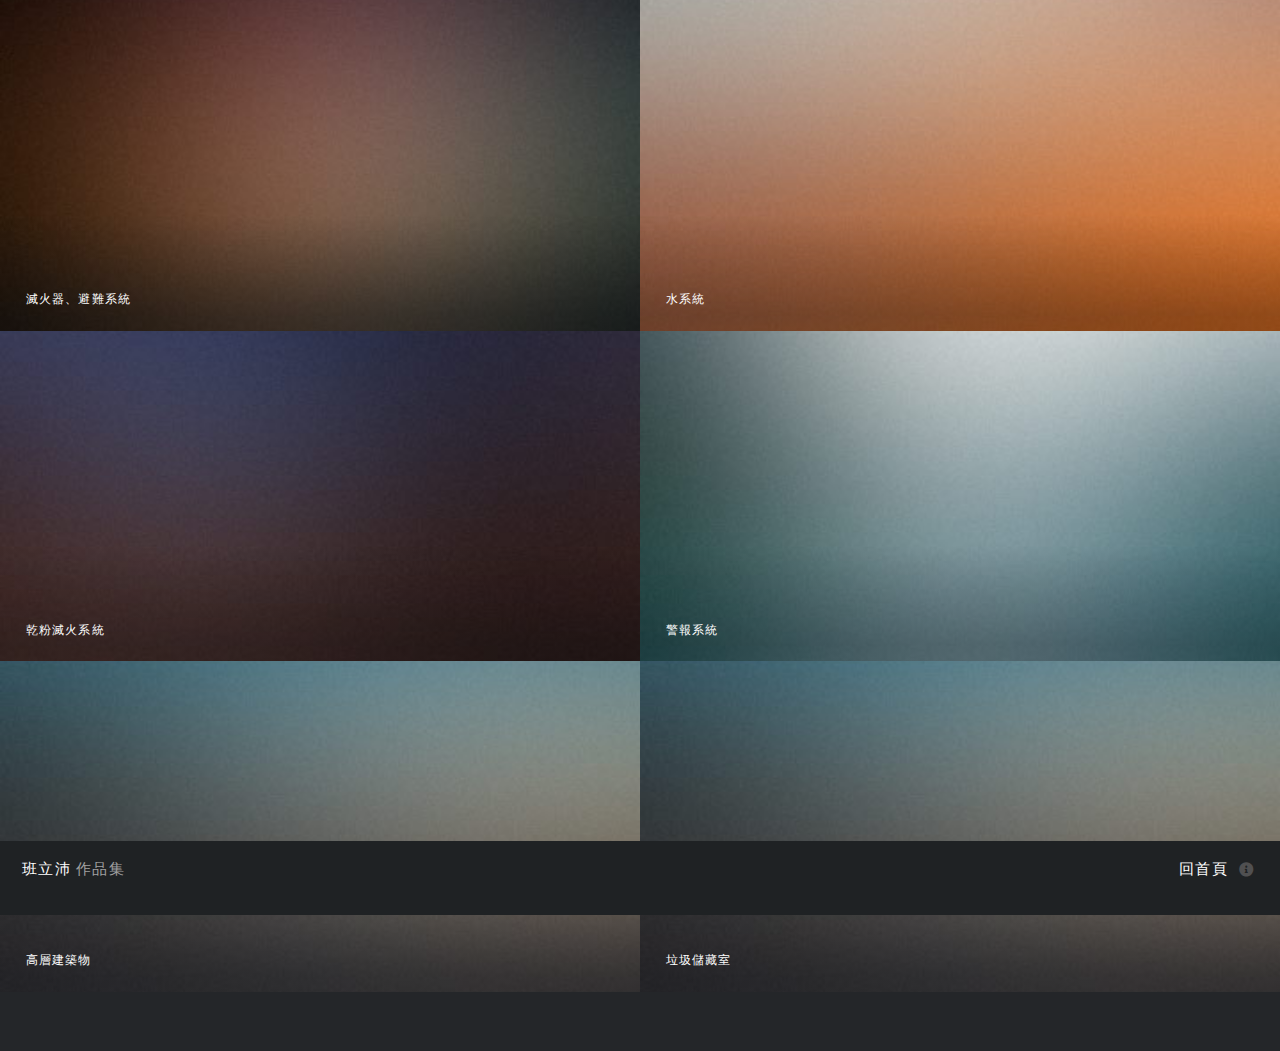
==== commit 40f9ddfd: "6/20上午修改" ====
--- a/firedesign/index.html
+++ b/firedesign/index.html
@@ -19,10 +19,10 @@
 
 				<!-- Header -->
 					<header id="header">
-						<h1><a href="index.html"><strong>Multiverse</strong> by HTML5 UP</a></h1>
+						<h1><a href="https://candince.github.io/"><strong>班立沛</strong> 作品集</a></h1>
 						<nav>
 							<ul>
-								<li><a href="#footer" class="icon solid fa-info-circle">About</a></li>
+								<li><a href="./" class="icon solid fa-info-circle">回首頁</a></li>
 							</ul>
 						</nav>
 					</header>
@@ -31,63 +31,33 @@
 					<div id="main">
 						<article class="thumb">
 							<a href="images/fulls/01.jpg" class="image"><img src="images/thumbs/01.jpg" alt="" /></a>
-							<h2>Magna feugiat lorem</h2>
-							<p>Nunc blandit nisi ligula magna sodales lectus elementum non. Integer id venenatis velit.</p>
+							<h2>滅火器、避難系統</h2>
+							<a href="">查看作品</a>
 						</article>
 						<article class="thumb">
 							<a href="images/fulls/02.jpg" class="image"><img src="images/thumbs/02.jpg" alt="" /></a>
-							<h2>Nisl adipiscing</h2>
-							<p>Nunc blandit nisi ligula magna sodales lectus elementum non. Integer id venenatis velit.</p>
+							<h2>水系統</h2>
+							<a href="">查看作品</a>
 						</article>
 						<article class="thumb">
 							<a href="images/fulls/03.jpg" class="image"><img src="images/thumbs/03.jpg" alt="" /></a>
-							<h2>Tempus aliquam veroeros</h2>
-							<p>Nunc blandit nisi ligula magna sodales lectus elementum non. Integer id venenatis velit.</p>
+							<h2>乾粉滅火系統</h2>
+							<a href="">查看作品</a>
 						</article>
 						<article class="thumb">
 							<a href="images/fulls/04.jpg" class="image"><img src="images/thumbs/04.jpg" alt="" /></a>
-							<h2>Aliquam ipsum sed dolore</h2>
-							<p>Nunc blandit nisi ligula magna sodales lectus elementum non. Integer id venenatis velit.</p>
+							<h2>警報系統</h2>
+							<a href="">查看作品</a>
 						</article>
 						<article class="thumb">
 							<a href="images/fulls/05.jpg" class="image"><img src="images/thumbs/05.jpg" alt="" /></a>
-							<h2>Cursis aliquam nisl</h2>
-							<p>Nunc blandit nisi ligula magna sodales lectus elementum non. Integer id venenatis velit.</p>
+							<h2>高層建築物</h2>
+							<a href="">查看作品</a>
 						</article>
 						<article class="thumb">
-							<a href="images/fulls/06.jpg" class="image"><img src="images/thumbs/06.jpg" alt="" /></a>
-							<h2>Sed consequat phasellus</h2>
-							<p>Nunc blandit nisi ligula magna sodales lectus elementum non. Integer id venenatis velit.</p>
-						</article>
-						<article class="thumb">
-							<a href="images/fulls/07.jpg" class="image"><img src="images/thumbs/07.jpg" alt="" /></a>
-							<h2>Mauris id tellus arcu</h2>
-							<p>Nunc blandit nisi ligula magna sodales lectus elementum non. Integer id venenatis velit.</p>
-						</article>
-						<article class="thumb">
-							<a href="images/fulls/08.jpg" class="image"><img src="images/thumbs/08.jpg" alt="" /></a>
-							<h2>Nunc vehicula id nulla</h2>
-							<p>Nunc blandit nisi ligula magna sodales lectus elementum non. Integer id venenatis velit.</p>
-						</article>
-						<article class="thumb">
-							<a href="images/fulls/09.jpg" class="image"><img src="images/thumbs/09.jpg" alt="" /></a>
-							<h2>Neque et faucibus viverra</h2>
-							<p>Nunc blandit nisi ligula magna sodales lectus elementum non. Integer id venenatis velit.</p>
-						</article>
-						<article class="thumb">
-							<a href="images/fulls/10.jpg" class="image"><img src="images/thumbs/10.jpg" alt="" /></a>
-							<h2>Mattis ante fermentum</h2>
-							<p>Nunc blandit nisi ligula magna sodales lectus elementum non. Integer id venenatis velit.</p>
-						</article>
-						<article class="thumb">
-							<a href="images/fulls/11.jpg" class="image"><img src="images/thumbs/11.jpg" alt="" /></a>
-							<h2>Sed ac elementum arcu</h2>
-							<p>Nunc blandit nisi ligula magna sodales lectus elementum non. Integer id venenatis velit.</p>
-						</article>
-						<article class="thumb">
-							<a href="images/fulls/12.jpg" class="image"><img src="images/thumbs/12.jpg" alt="" /></a>
-							<h2>Vehicula id nulla dignissim</h2>
-							<p>Nunc blandit nisi ligula magna sodales lectus elementum non. Integer id venenatis velit.</p>
+							<a href="images/fulls/05.jpg" class="image"><img src="images/thumbs/05.jpg" alt="" /></a>
+							<h2>垃圾儲藏室</h2>
+							<a href="">查看作品</a>
 						</article>
 					</div>
 
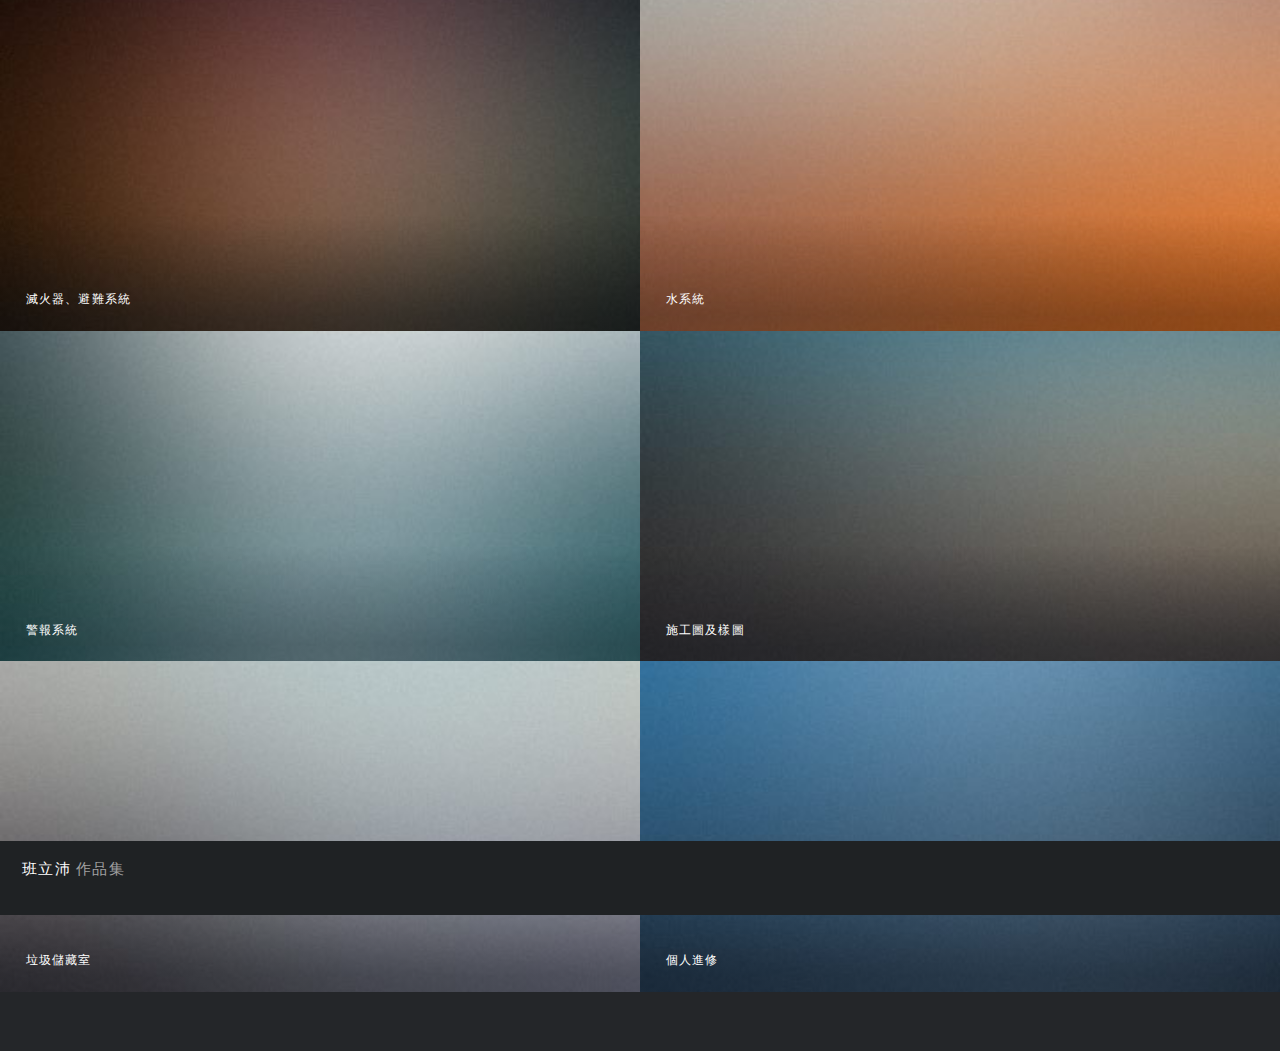
==== commit 1f26f336: "Update index.html" ====
--- a/firedesign/index.html
+++ b/firedesign/index.html
@@ -20,11 +20,11 @@
 				<!-- Header -->
 					<header id="header">
 						<h1><a href="https://candince.github.io/"><strong>班立沛</strong> 作品集</a></h1>
-						<nav>
+						<!--<nav>
 							<ul>
-								<li><a href="./" class="icon solid fa-info-circle">回首頁</a></li>
+								<li><a href="#footer" class="icon solid fa-info-circle">About</a></li>
 							</ul>
-						</nav>
+						</nav>-->
 					</header>
 
 				<!-- Main -->
@@ -40,23 +40,23 @@
 							<a href="">查看作品</a>
 						</article>
 						<article class="thumb">
-							<a href="images/fulls/03.jpg" class="image"><img src="images/thumbs/03.jpg" alt="" /></a>
-							<h2>乾粉滅火系統</h2>
-							<a href="">查看作品</a>
-						</article>
-						<article class="thumb">
 							<a href="images/fulls/04.jpg" class="image"><img src="images/thumbs/04.jpg" alt="" /></a>
 							<h2>警報系統</h2>
 							<a href="">查看作品</a>
 						</article>
 						<article class="thumb">
 							<a href="images/fulls/05.jpg" class="image"><img src="images/thumbs/05.jpg" alt="" /></a>
-							<h2>高層建築物</h2>
+							<h2>施工圖及樣圖</h2>
 							<a href="">查看作品</a>
 						</article>
 						<article class="thumb">
-							<a href="images/fulls/05.jpg" class="image"><img src="images/thumbs/05.jpg" alt="" /></a>
+							<a href="images/fulls/06.jpg" class="image"><img src="images/thumbs/06.jpg" alt="" /></a>
 							<h2>垃圾儲藏室</h2>
+							<a href="">查看作品</a>
+						</article>
+						<article class="thumb">
+							<a href="images/fulls/07.jpg" class="image"><img src="images/thumbs/07.jpg" alt="" /></a>
+							<h2>個人進修</h2>
 							<a href="">查看作品</a>
 						</article>
 					</div>
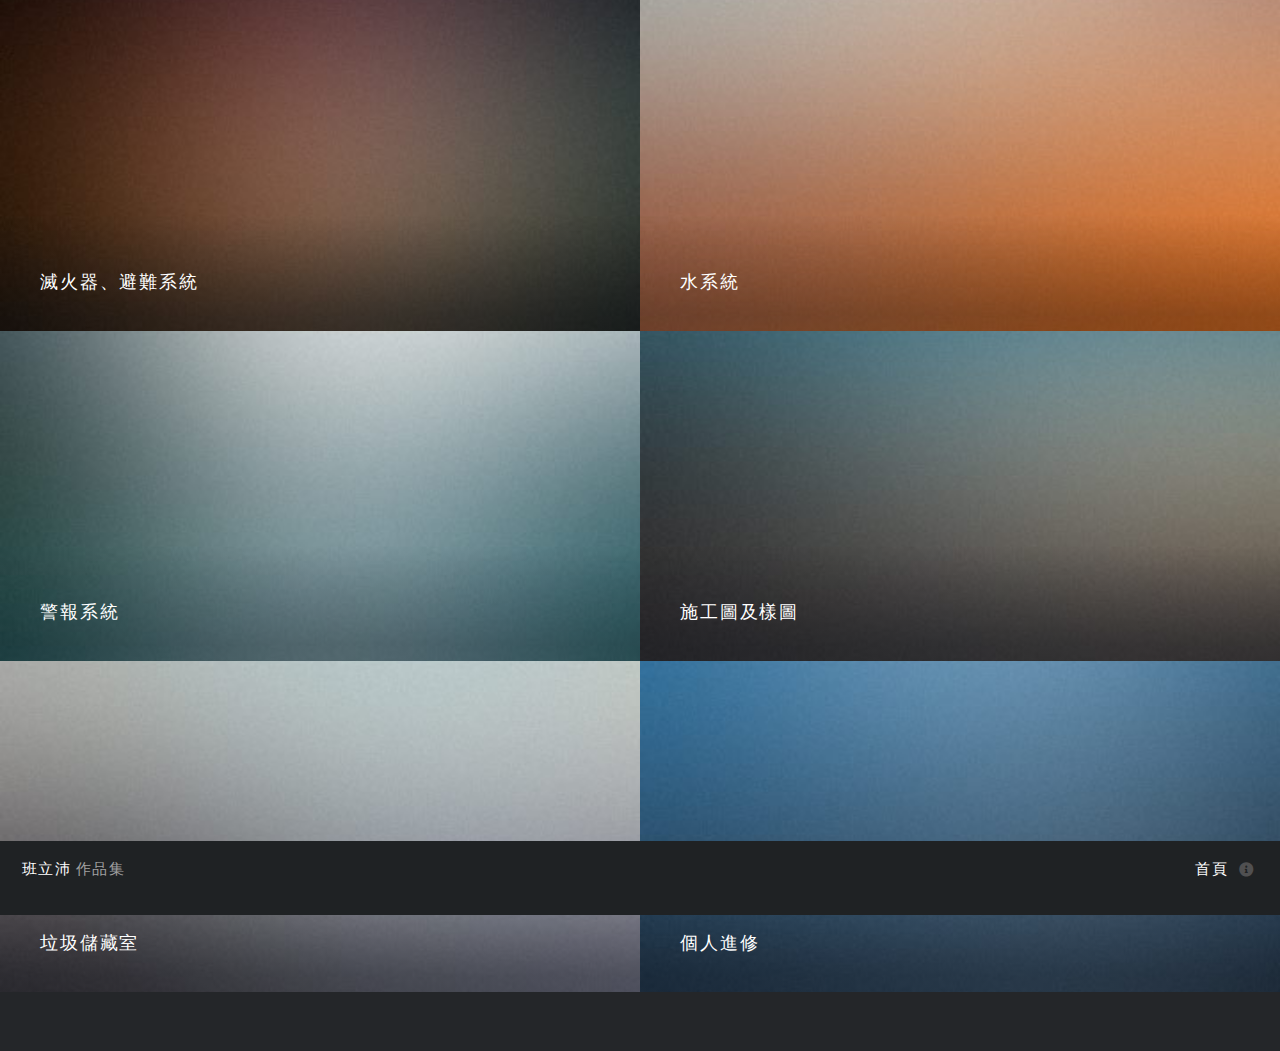
==== commit ae18a2b9: "6/21 上午更新" ====
--- a/firedesign/index.html
+++ b/firedesign/index.html
@@ -4,9 +4,10 @@
 	html5up.net | @ajlkn
 	Free for personal and commercial use under the CCA 3.0 license (html5up.net/license)
 -->
+
 <html>
 	<head>
-		<title>Multiverse by HTML5 UP</title>
+		<title>班立沛作品集</title>
 		<meta charset="utf-8" />
 		<meta name="viewport" content="width=device-width, initial-scale=1, user-scalable=no" />
 		<link rel="stylesheet" href="assets/css/main.css" />
@@ -19,12 +20,12 @@
 
 				<!-- Header -->
 					<header id="header">
-						<h1><a href="https://candince.github.io/"><strong>班立沛</strong> 作品集</a></h1>
-						<!--<nav>
+						<h1><a href=""><strong>班立沛</strong> 作品集</a></h1>
+						<nav>
 							<ul>
-								<li><a href="#footer" class="icon solid fa-info-circle">About</a></li>
+								<li><a href="../index.html" class="icon solid fa-info-circle">首頁</a></li>
 							</ul>
-						</nav>-->
+						</nav>
 					</header>
 
 				<!-- Main -->
@@ -32,37 +33,37 @@
 						<article class="thumb">
 							<a href="images/fulls/01.jpg" class="image"><img src="images/thumbs/01.jpg" alt="" /></a>
 							<h2>滅火器、避難系統</h2>
-							<a href="">查看作品</a>
+							<a href="1.extinguisher.html">查看作品 </a>
 						</article>
 						<article class="thumb">
 							<a href="images/fulls/02.jpg" class="image"><img src="images/thumbs/02.jpg" alt="" /></a>
 							<h2>水系統</h2>
-							<a href="">查看作品</a>
+							<a href="2.hydant.html">查看作品</a>
 						</article>
 						<article class="thumb">
 							<a href="images/fulls/04.jpg" class="image"><img src="images/thumbs/04.jpg" alt="" /></a>
 							<h2>警報系統</h2>
-							<a href="">查看作品</a>
+							<a href="3.alarm.html">查看作品</a>
 						</article>
 						<article class="thumb">
 							<a href="images/fulls/05.jpg" class="image"><img src="images/thumbs/05.jpg" alt="" /></a>
 							<h2>施工圖及樣圖</h2>
-							<a href="">查看作品</a>
+							<a href="4.construction.html">查看作品</a>
 						</article>
 						<article class="thumb">
 							<a href="images/fulls/06.jpg" class="image"><img src="images/thumbs/06.jpg" alt="" /></a>
 							<h2>垃圾儲藏室</h2>
-							<a href="">查看作品</a>
+							<a href="5.trushroom.html">查看作品</a>
 						</article>
 						<article class="thumb">
 							<a href="images/fulls/07.jpg" class="image"><img src="images/thumbs/07.jpg" alt="" /></a>
 							<h2>個人進修</h2>
-							<a href="">查看作品</a>
+							<a href="6.self-education.html">查看作品</a>
 						</article>
 					</div>
 
 				<!-- Footer -->
-					<footer id="footer" class="panel">
+					<!--<footer id="footer" class="panel">
 						<div class="inner split">
 							<div>
 								<section>
@@ -107,7 +108,7 @@
 								</section>
 							</div>
 						</div>
-					</footer>
+					</footer>-->
 
 			</div>
 
--- a/firedesign/assets/css/main.css
+++ b/firedesign/assets/css/main.css
@@ -1647,7 +1647,7 @@
 			#main .thumb > h2 {
 				pointer-events: none;
 				bottom: 1.875em;
-				font-size: 0.8em;
+				font-size: 1.25em;
 				left: 2.1875em;
 				margin: 0;
 				position: absolute;
